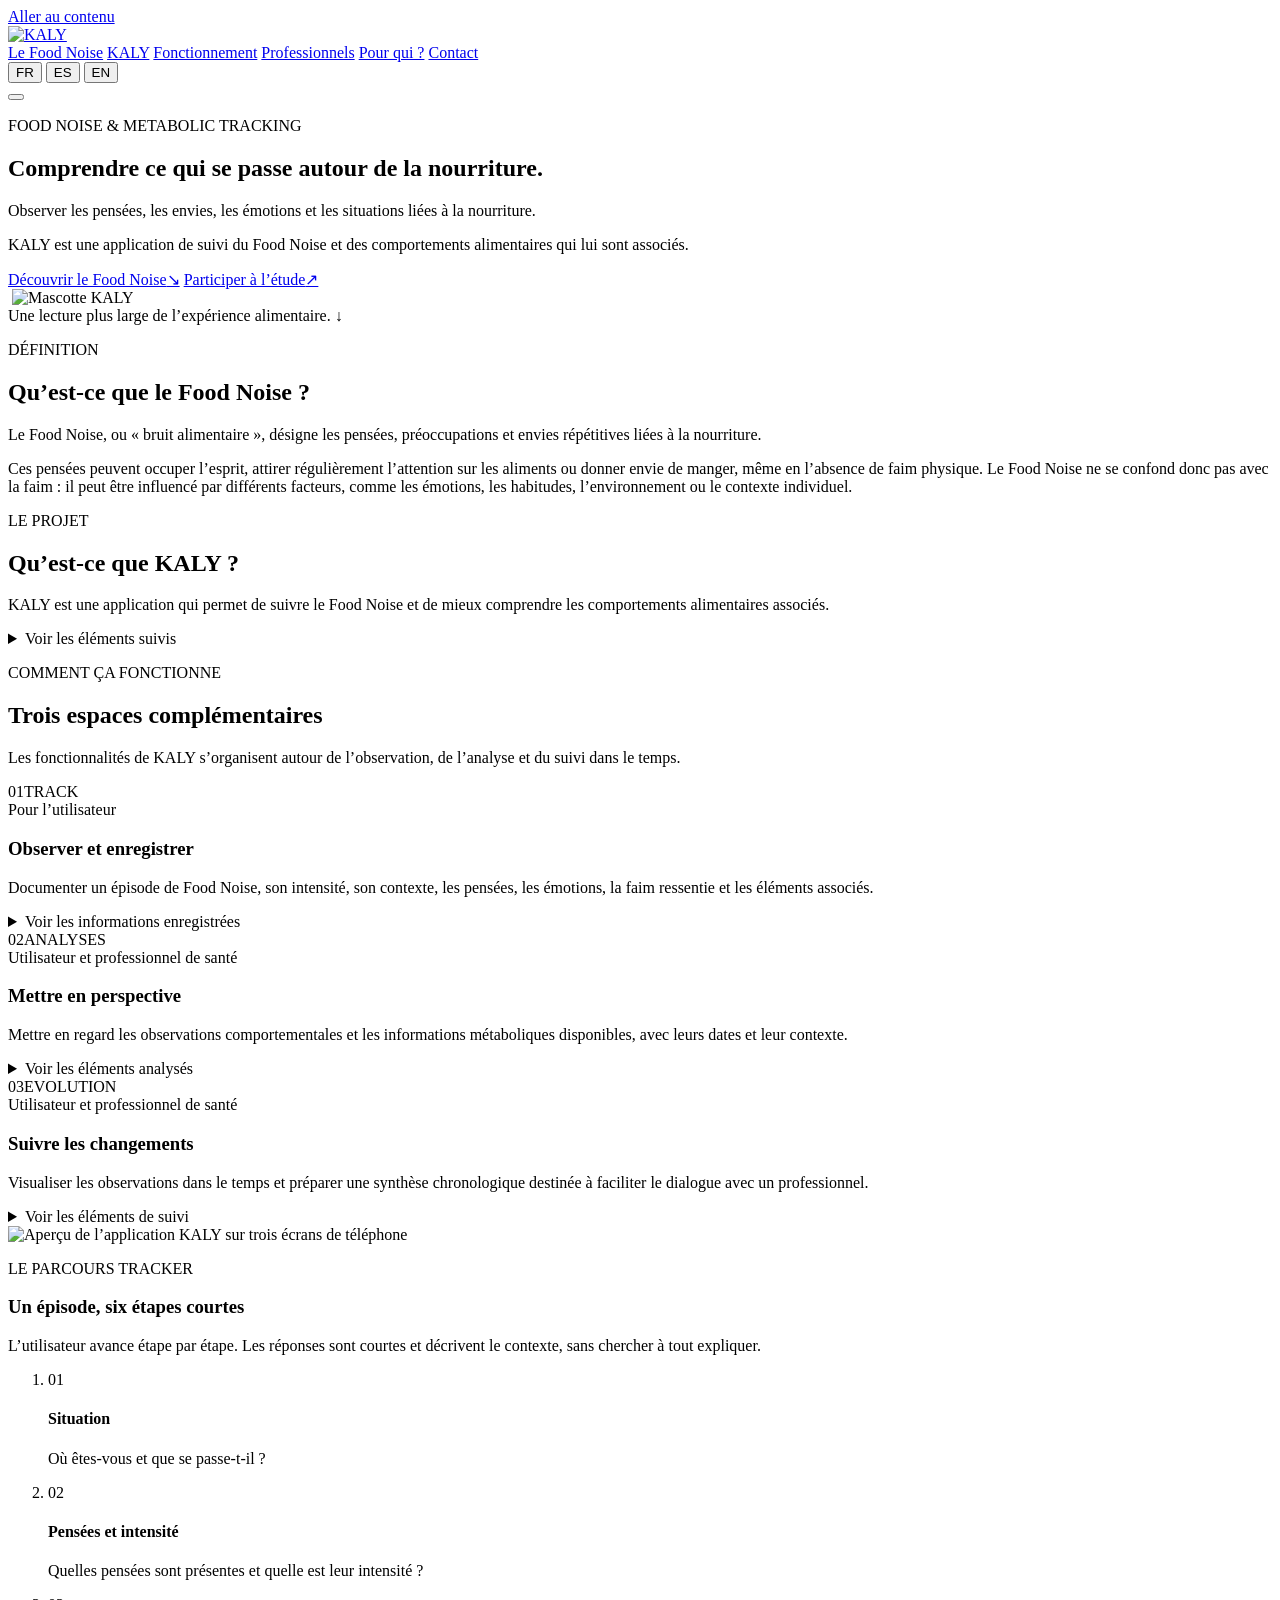
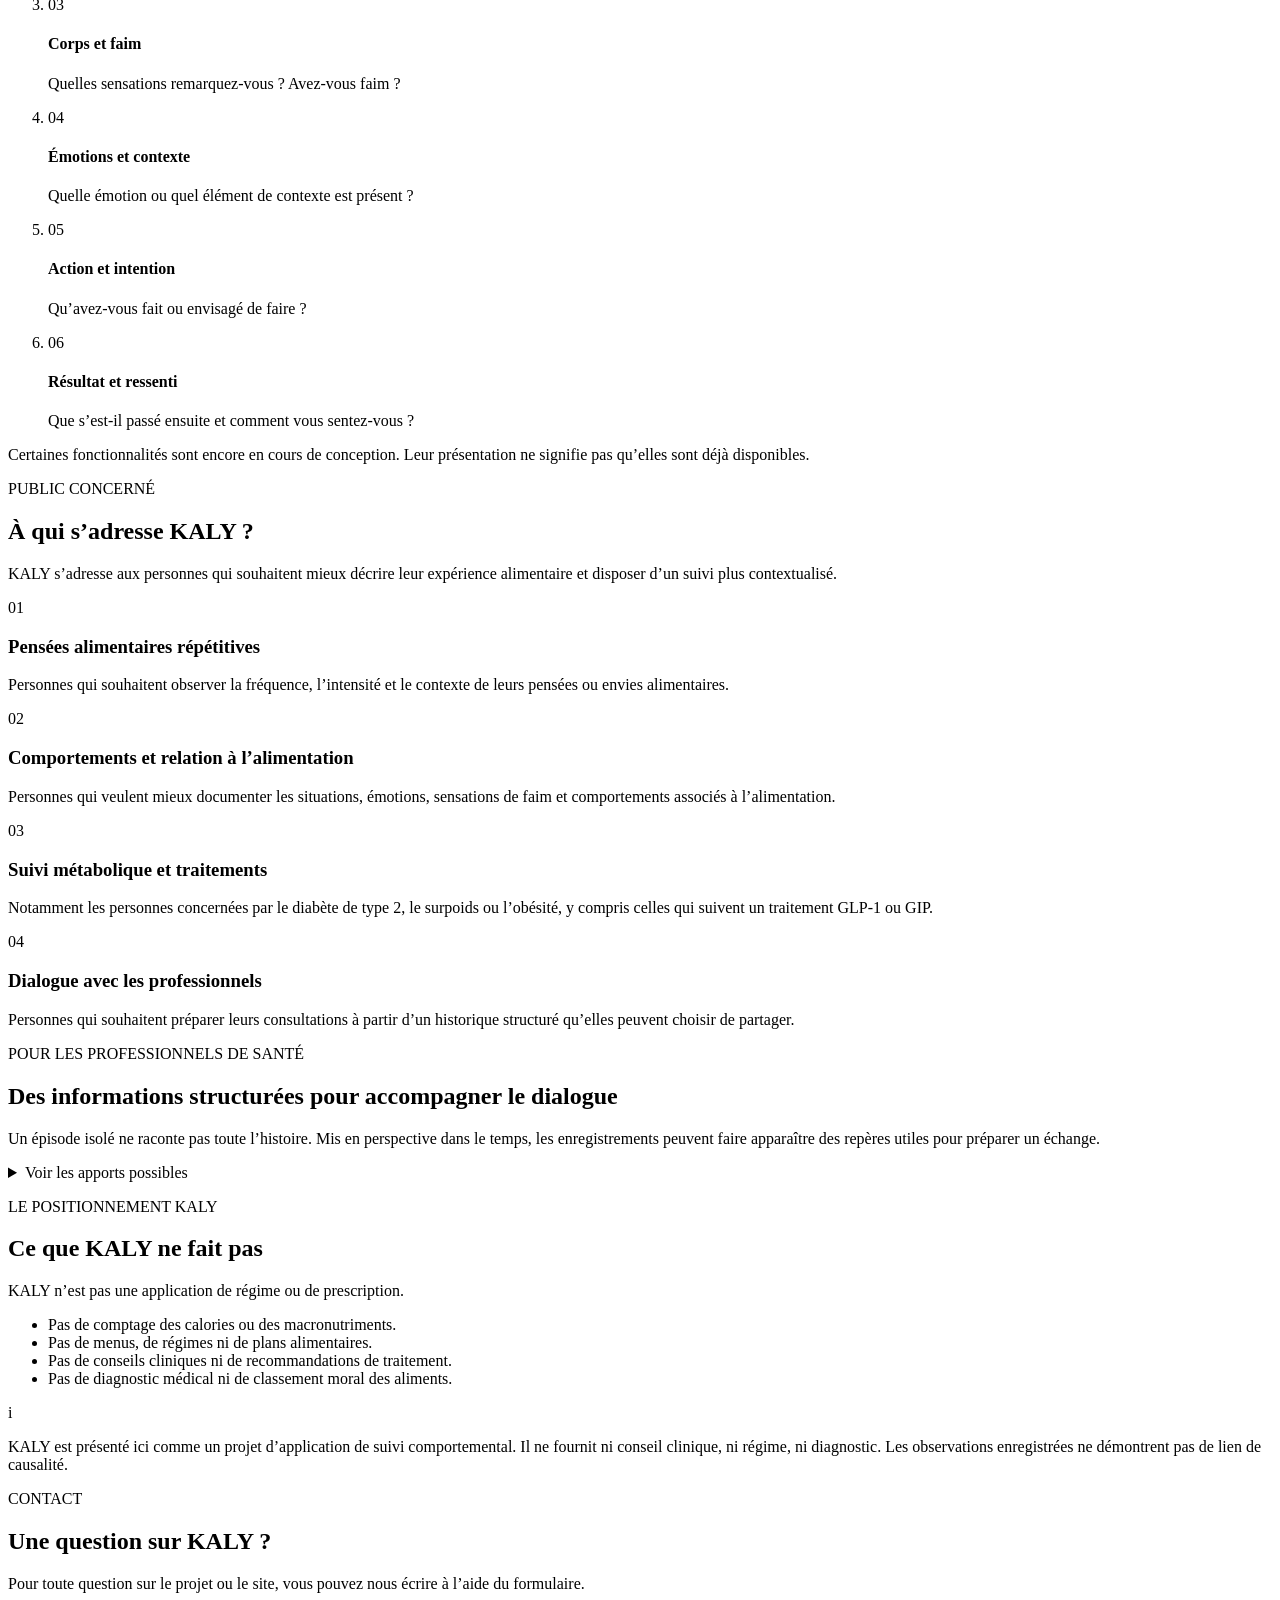
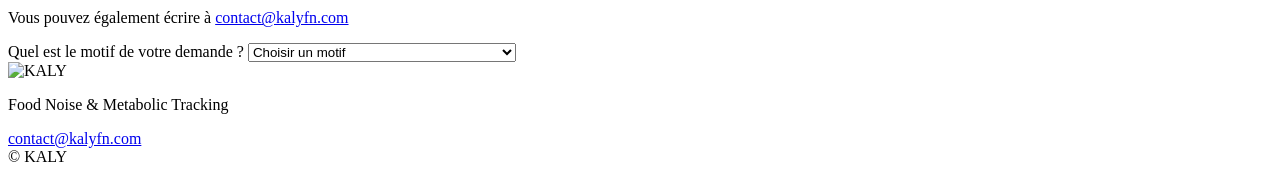
==== study/index.html @ 94c41911 "Add files via upload" ====
<!doctype html>
<html lang="fr">
<head>
  <meta charset="utf-8">
  <meta name="viewport" content="width=device-width, initial-scale=1">
  <meta name="theme-color" content="#F8F8F8">
  <meta name="description" content="KALY — application de suivi du Food Noise et des comportements alimentaires associés, pour repérer des tendances et faciliter le dialogue avec les professionnels de santé.">
  <title>KALY — Food Noise & Metabolic Tracking</title>
  <link rel="icon" type="image/png" href="assets/kaly_icon.png">
  <link rel="stylesheet" href="css/style.css?v=21">
  <script defer src="js/script.js?v=21"></script>
</head>
<body>
  <a class="skip-link" href="#main" data-i18n="skip">Aller au contenu</a>

  <header class="site-header">
    <div class="container header-inner">
      <a class="brand" href="#top" aria-label="KALY — accueil">
        <img src="assets/KALY_LOGOOK.png" alt="KALY" class="brand-logo">
      </a>
      <nav class="desktop-nav" aria-label="Navigation principale">
        <a href="#food-noise" data-i18n="navAbout">Le Food Noise</a>
        <a href="#about" data-i18n="navAudience">KALY</a>
        <a href="#features" data-i18n="navHow">Fonctionnement</a>
        <a href="#professional-callout" data-i18n="navFeatures">Professionnels</a>
        <a href="#audience" data-i18n="navApproach">Pour qui ?</a>
        <a href="#contact" data-i18n="navContact">Contact</a>
      </nav>
      <div class="header-actions">
        <div class="language-switch" role="group" aria-label="Choisir la langue">
          <button type="button" class="lang-btn is-active" data-lang="fr" aria-pressed="true">FR</button>
          <button type="button" class="lang-btn" data-lang="es" aria-pressed="false">ES</button>
          <button type="button" class="lang-btn" data-lang="en" aria-pressed="false">EN</button>
        </div>
        <button class="menu-toggle" type="button" aria-expanded="false" aria-controls="mobile-nav" aria-label="Ouvrir le menu">
          <span></span><span></span>
        </button>
      </div>
    </div>
    <nav id="mobile-nav" class="mobile-nav" aria-label="Navigation mobile" hidden>
      <a href="#food-noise" data-i18n="navAbout">Le Food Noise</a>
      <a href="#about" data-i18n="navAudience">KALY</a>
      <a href="#features" data-i18n="navHow">Fonctionnement</a>
      <a href="#professional-callout" data-i18n="navFeatures">Professionnels</a>
      <a href="#audience" data-i18n="navApproach">Pour qui ?</a>
      <a href="#contact" data-i18n="navContact">Contact</a>
    </nav>
  </header>

  <main id="main">
    <section class="hero" id="top">
      <div class="container hero-grid">
        <div class="hero-copy">
          <p class="eyebrow" data-i18n="eyebrow">FOOD NOISE & METABOLIC TRACKING</p>
          <h1 class="hero-title-block" data-i18n="heroTitle">Comprendre ce qui se passe autour de la nourriture.</h1>
          <p class="hero-lead" data-i18n="heroLead">Observer les pensées, les envies, les émotions et les situations liées à la nourriture.</p>
          <p class="hero-positioning" data-i18n="heroPositioning">KALY est une application de suivi du Food Noise et des comportements alimentaires qui lui sont associés.</p>
          <div class="hero-actions">
            <a class="text-link" href="#food-noise"><span data-i18n="discover">Découvrir le Food Noise</span><span aria-hidden="true">↘</span></a>
            <a class="study-link" href="/study/"><span data-i18n="studyLink">Participer à l’étude</span><span aria-hidden="true">↗</span></a>
          </div>
        </div>
        <div class="hero-visual">
          <div class="hero-orbit orbit-one"></div>
          <div class="hero-orbit orbit-two"></div>
          <picture class="hero-banner" id="hero-banner" aria-hidden="true">
            <source id="banner-source" srcset="assets/bandeauKALY%20ok%20fr.png">
            <img id="banner-image" src="assets/bandeauKALY%20ok%20fr.png" alt="">
          </picture>
          <img class="hero-mascot" src="assets/KALY_rond_transp.png" alt="Mascotte KALY">
          <span class="floating-dot dot-peach"></span>
          <span class="floating-dot dot-blue"></span>
        </div>
      </div>
      <div class="hero-bottom container">
        <span data-i18n="heroFoot">Une lecture plus large de l’expérience alimentaire.</span>
        <span class="scroll-mark" aria-hidden="true">↓</span>
      </div>
    </section>

    <section class="section food-noise-section" id="food-noise">
      <div class="container two-column">
        <div>
          <p class="eyebrow" data-i18n="foodNoiseEyebrow">DÉFINITION</p>
          <h2 data-i18n="foodNoiseTitle">Qu’est-ce que le Food Noise ?</h2>
        </div>
        <div class="section-text food-noise-content">
          <p class="large-text" data-i18n="foodNoiseLead">Le Food Noise, ou « bruit alimentaire », désigne les pensées, préoccupations et envies répétitives liées à la nourriture.</p>
          <p data-i18n="foodNoiseText">Ces pensées peuvent occuper l’esprit, attirer régulièrement l’attention sur les aliments ou donner envie de manger, même en l’absence de faim physique. Le Food Noise ne se confond donc pas avec la faim : il peut être influencé par différents facteurs, comme les émotions, les habitudes, l’environnement ou le contexte individuel.</p>
        </div>
      </div>
    </section>

    <section class="section section-about" id="about">
      <div class="container two-column">
        <div>
          <p class="eyebrow" data-i18n="aboutEyebrow">LE PROJET</p>
          <h2 data-i18n="aboutTitle">Qu’est-ce que KALY ?</h2>
        </div>
        <div class="section-text about-content">
          <p class="large-text" data-i18n="aboutLead">KALY est une application qui permet de suivre le Food Noise et de mieux comprendre les comportements alimentaires associés.</p>
          <details class="compact-details">
            <summary data-i18n="moreAboutRecords">Voir les éléments suivis</summary>
            <div class="details-content">
          <div class="about-group">
            <p data-i18n="aboutRecordIntro">Elle aide à enregistrer les épisodes de Food Noise (bruit alimentaire), notamment :</p>
            <ul class="about-list">
              <li data-i18n="aboutRecord1">leur fréquence et leur intensité ;</li>
              <li data-i18n="aboutRecord2">les sensations ressenties ;</li>
              <li data-i18n="aboutRecord3">les émotions et les pensées associées ;</li>
              <li data-i18n="aboutRecord4">les actions qui suivent et les résultats obtenus.</li>
            </ul>
          </div>
          <div class="about-group">
            <p data-i18n="aboutContextIntro">Ces observations peuvent être mises en perspective avec d’autres informations renseignées par l’utilisateur :</p>
            <ul class="about-list">
              <li data-i18n="aboutContext1">la faim ;</li>
              <li data-i18n="aboutContext2">le sommeil ;</li>
              <li data-i18n="aboutContext3">les données métaboliques ;</li>
              <li data-i18n="aboutContext4">les traitements médicaux.</li>
            </ul>
          </div>
          <p data-i18n="aboutProfessional">Les informations recueillies peuvent faciliter le suivi personnel et favoriser le dialogue avec les professionnels de santé — médecins, psychologues et nutritionnistes — en apportant des éléments concrets pour préparer les consultations et accompagner le suivi.</p>
            </div>
          </details>
        </div>
      </div>
    </section>

    <section class="section spaces-section" id="features">
      <div class="container">
        <div class="section-heading spaces-heading">
          <p class="eyebrow" data-i18n="howEyebrow">COMMENT ÇA FONCTIONNE</p>
          <h2 data-i18n="featuresTitle">Trois espaces complémentaires</h2>
          <p data-i18n="featuresIntro">Les fonctionnalités de KALY s’organisent autour de l’observation, de l’analyse et du suivi dans le temps.</p>
        </div>
        <div class="features-layout">
          <div class="feature-grid">
          <article class="feature-card feature-track">
            <div class="feature-top"><span class="feature-number">01</span><span class="feature-tag">TRACK</span></div><span class="audience-label audience-user" data-i18n="spaceAudienceUser">Pour l’utilisateur</span>
            <h3 data-i18n="trackTitle">Observer et enregistrer</h3>
            <p data-i18n="trackText">Documenter un épisode de Food Noise, son intensité, son contexte, les pensées, les émotions, la faim ressentie et les éléments associés.</p>
            <details class="compact-details feature-details"><summary data-i18n="moreTrackDetails">Voir les informations enregistrées</summary><div class="details-content"><ul><li data-i18n="trackItem1">Situation et contexte</li><li data-i18n="trackItem2">Pensées, émotions et faim</li><li data-i18n="trackItem3">Aliments et comportements associés</li></ul></div></details>
          </article>
          <article class="feature-card feature-analysis">
            <div class="feature-top"><span class="feature-number">02</span><span class="feature-tag">ANALYSES</span></div><span class="audience-label audience-both" data-i18n="spaceAudienceBoth">Utilisateur et professionnel de santé</span>
            <h3 data-i18n="analysisTitle">Mettre en perspective</h3>
            <p data-i18n="analysisText">Mettre en regard les observations comportementales et les informations métaboliques disponibles, avec leurs dates et leur contexte.</p>
            <details class="compact-details feature-details"><summary data-i18n="moreAnalysisDetails">Voir les éléments analysés</summary><div class="details-content"><ul><li data-i18n="analysisItem1">Repérage de tendances individuelles</li><li data-i18n="analysisItem2">Sommeil et traitements déclarés</li><li data-i18n="analysisItem3">Données biologiques renseignées</li></ul></div></details>
          </article>
          <article class="feature-card feature-evolution">
            <div class="feature-top"><span class="feature-number">03</span><span class="feature-tag">EVOLUTION</span></div><span class="audience-label audience-both" data-i18n="spaceAudienceBoth">Utilisateur et professionnel de santé</span>
            <h3 data-i18n="evolutionTitle">Suivre les changements</h3>
            <p data-i18n="evolutionText">Visualiser les observations dans le temps et préparer une synthèse chronologique destinée à faciliter le dialogue avec un professionnel.</p>
            <details class="compact-details feature-details"><summary data-i18n="moreEvolutionDetails">Voir les éléments de suivi</summary><div class="details-content"><ul><li data-i18n="evolutionItem1">Historique et chronologie</li><li data-i18n="evolutionItem2">Évolution des observations</li><li data-i18n="evolutionItem3">Synthèse partageable au choix de l’utilisateur</li></ul></div></details>
          </article>
          </div>
          <div class="features-visual">
            <img src="assets/kaly-app-phones.png" alt="Aperçu de l’application KALY sur trois écrans de téléphone" loading="lazy">
          </div>
        </div>

        <section class="tracker-flow" aria-labelledby="tracker-flow-title">
          <div class="tracker-flow-heading">
            <p class="eyebrow" data-i18n="trackerEyebrow">LE PARCOURS TRACKER</p>
            <h3 id="tracker-flow-title" data-i18n="trackerTitle">Un épisode, six étapes courtes</h3>
            <p data-i18n="trackerIntro">L’utilisateur avance étape par étape. Les réponses sont courtes et décrivent le contexte, sans chercher à tout expliquer.</p>
          </div>
          <ol class="tracker-steps">
            <li><span class="tracker-step-number">01</span><div><h4 data-i18n="step1Title">Situation</h4><p data-i18n="step1Text">Où êtes-vous et que se passe-t-il ?</p></div></li>
            <li><span class="tracker-step-number">02</span><div><h4 data-i18n="step2Title">Pensées et intensité</h4><p data-i18n="step2Text">Quelles pensées sont présentes et quelle est leur intensité ?</p></div></li>
            <li><span class="tracker-step-number">03</span><div><h4 data-i18n="step3Title">Corps et faim</h4><p data-i18n="step3Text">Quelles sensations remarquez-vous ? Avez-vous faim ?</p></div></li>
            <li><span class="tracker-step-number">04</span><div><h4 data-i18n="step4Title">Émotions et contexte</h4><p data-i18n="step4Text">Quelle émotion ou quel élément de contexte est présent ?</p></div></li>
            <li><span class="tracker-step-number">05</span><div><h4 data-i18n="step5Title">Action et intention</h4><p data-i18n="step5Text">Qu’avez-vous fait ou envisagé de faire ?</p></div></li>
            <li><span class="tracker-step-number">06</span><div><h4 data-i18n="step6Title">Résultat et ressenti</h4><p data-i18n="step6Text">Que s’est-il passé ensuite et comment vous sentez-vous ?</p></div></li>
          </ol>
        </section>

        <p class="development-note" data-i18n="howDevelopment">Certaines fonctionnalités sont encore en cours de conception. Leur présentation ne signifie pas qu’elles sont déjà disponibles.</p>
      </div>
    </section>

    <section class="section audience-section" id="audience">
      <div class="container">
        <div class="section-heading">
          <p class="eyebrow" data-i18n="audienceEyebrow">PUBLIC CONCERNÉ</p>
          <h2 data-i18n="audienceTitle">À qui s’adresse KALY ?</h2>
          <p data-i18n="audienceIntro">KALY s’adresse aux personnes qui souhaitent mieux décrire leur expérience alimentaire et disposer d’un suivi plus contextualisé.</p>
        </div>
        <div class="audience-grid">
          <article class="audience-card card-peach"><span class="card-index">01</span><h3 data-i18n="aud1Title">Pensées alimentaires répétitives</h3><p data-i18n="aud1Text">Personnes qui souhaitent observer la fréquence, l’intensité et le contexte de leurs pensées ou envies alimentaires.</p></article>
          <article class="audience-card card-mint"><span class="card-index">02</span><h3 data-i18n="aud2Title">Comportements et relation à l’alimentation</h3><p data-i18n="aud2Text">Personnes qui veulent mieux documenter les situations, émotions, sensations de faim et comportements associés à l’alimentation.</p></article>
          <article class="audience-card card-blue"><span class="card-index">03</span><h3 data-i18n="aud3Title">Suivi métabolique et traitements</h3><p data-i18n="aud3Text">Notamment les personnes concernées par le diabète de type 2, le surpoids ou l’obésité, y compris celles qui suivent un traitement GLP-1 ou GIP.</p></article>
          <article class="audience-card card-lavender"><span class="card-index">04</span><h3 data-i18n="aud4Title">Dialogue avec les professionnels</h3><p data-i18n="aud4Text">Personnes qui souhaitent préparer leurs consultations à partir d’un historique structuré qu’elles peuvent choisir de partager.</p></article>
        </div>
      </div>
    </section>

    <section class="section spaces-section" aria-labelledby="professional-callout-title">
      <div class="container">
        <section class="professional-main" id="professional-callout" aria-labelledby="professional-callout-title">
          <div class="professional-main-heading">
            <p class="eyebrow" data-i18n="proEyebrow">POUR LES PROFESSIONNELS DE SANTÉ</p>
            <h2 id="professional-callout-title" data-i18n="proTitle">Des informations structurées pour accompagner le dialogue</h2>
            <p class="professional-main-intro" data-i18n="proDynamicIntro">Un épisode isolé ne raconte pas toute l’histoire. Mis en perspective dans le temps, les enregistrements peuvent faire apparaître des repères utiles pour préparer un échange.</p>
          </div>
          <details class="compact-details professional-details">
            <summary data-i18n="moreProfessional">Voir les apports possibles</summary>
            <div class="details-content">
          <div class="professional-benefits">
            <article class="professional-benefit"><span class="professional-benefit-number">01</span><div><h3 data-i18n="proCard4Title">Préparer la consultation</h3><p data-i18n="proItem4">Résumé chronologique des observations pour préparer une consultation.</p></div></article>
            <article class="professional-benefit"><span class="professional-benefit-number">02</span><div><h3 data-i18n="proAnalysisTitle">Analyser les comportements et leur évolution</h3><p data-i18n="proAnalysisText">Mettre en perspective les épisodes et les informations renseignées pour repérer des tendances au fil du temps.</p><ul><li data-i18n="proBenefit1">Des échanges potentiellement plus ciblés et un temps de consultation mieux préparé.</li><li data-i18n="proBenefit2">Des évolutions repérées plus tôt, pour faciliter une discussion rapide sur la conduite à tenir.</li></ul></div></article>
          </div>
          <p class="professional-main-context" data-i18n="proContext">Mis en perspective dans le temps, les enregistrements peuvent faire apparaître des repères utiles pour préparer un échange.</p>
          <p class="professional-main-limit" data-i18n="proLimit">Ces informations constituent des observations déclaratives. Elles ne remplacent pas l’entretien, l’examen ni le jugement clinique du professionnel et ne permettent pas, à elles seules, d’établir un diagnostic ou une causalité.</p>
            </div>
          </details>
        </section>
      </div>
    </section>

    <section class="section boundaries-section" id="what-kaly-is-not">
      <div class="container boundaries-panel"><div><p class="eyebrow" data-i18n="boundEyebrow">LE POSITIONNEMENT KALY</p><h2 data-i18n="boundTitle">Ce que KALY ne fait pas</h2><p class="large-text" data-i18n="boundLead">KALY n’est pas une application de régime ou de prescription.</p></div><ul class="bound-list"><li data-i18n="bound1">Pas de comptage des calories ou des macronutriments.</li><li data-i18n="bound2">Pas de menus, de régimes ni de plans alimentaires.</li><li data-i18n="bound3">Pas de conseils cliniques ni de recommandations de traitement.</li><li data-i18n="bound4">Pas de diagnostic médical ni de classement moral des aliments.</li></ul></div>
    </section>

    <section class="disclaimer">
      <div class="container disclaimer-inner"><span class="disclaimer-mark" aria-hidden="true">i</span><p data-i18n="disclaimer">KALY est présenté ici comme un projet d’application de suivi comportemental. Il ne fournit ni conseil clinique, ni régime, ni diagnostic. Les observations enregistrées ne démontrent pas de lien de causalité.</p></div>
    </section>

    <section class="section contact-section" id="contact">
      <div class="container contact-grid">
        <div class="contact-copy">
          <p class="eyebrow" data-i18n="contactEyebrow">CONTACT</p>
          <h2 data-i18n="contactTitle">Une question sur KALY ?</h2>
          <p data-i18n="contactIntro">Pour toute question sur le projet ou le site, vous pouvez nous écrire à l’aide du formulaire.</p>
          <p class="contact-mail"><span data-i18n="contactMailFallback">Vous pouvez également écrire à</span> <a href="mailto:contact@kalyfn.com">contact@kalyfn.com</a></p>
        </div>

        <form class="contact-form" id="contact-form">
          <label for="contact-type" data-i18n="contactTypeLabel">Quel est le motif de votre demande ?</label>
          <select id="contact-type" name="requestType" required>
            <option value="" data-i18n="contactTypePlaceholder">Choisir un motif</option>
            <option value="general" data-i18n="contactTypeGeneral">Question générale sur KALY</option>
            <option value="professional" data-i18n="contactTypeProfessional">Professionnel de santé ou partenariat</option>
            <option value="participation" data-i18n="contactTypeParticipation">Participer aux tests ou au développement</option>
            <option value="other" data-i18n="contactTypeOther">Autre demande</option>
          </select>

          <div id="contact-fields" class="contact-fields" hidden>
            <label for="contact-name" data-i18n="contactName">Nom</label>
            <input id="contact-name" name="name" type="text" autocomplete="name" required>
            <label for="contact-email" data-i18n="contactEmail">Adresse e-mail</label>
            <input id="contact-email" name="email" type="email" autocomplete="email" required>

            <div class="contact-conditional" id="professional-fields" hidden>
              <label for="contact-organization" data-i18n="contactOrganization">Organisation ou établissement</label>
              <input id="contact-organization" name="organization" type="text" autocomplete="organization">
              <label for="contact-function" data-i18n="contactFunction">Votre fonction</label>
              <input id="contact-function" name="function" type="text">
            </div>

            <div class="contact-conditional" id="participation-fields" hidden>
              <label for="contact-participation" data-i18n="contactParticipation">Comment souhaitez-vous participer ?</label>
              <select id="contact-participation" name="participation">
                <option value="" data-i18n="participationChoose">Choisir une option</option>
                <option value="test" data-i18n="participationTest">Tester l’application</option>
                <option value="feedback" data-i18n="participationFeedback">Donner un retour ou proposer des améliorations</option>
                <option value="contribute" data-i18n="participationContribute">Contribuer au développement du projet</option>
              </select>
            </div>

            <label for="contact-subject" data-i18n="contactSubject">Objet</label>
            <input id="contact-subject" name="subject" type="text" required>
            <label for="contact-message" data-i18n="contactMessage">Message</label>
            <textarea id="contact-message" name="message" rows="5" required></textarea>
            <p class="form-privacy" data-i18n="contactPrivacy">Les informations saisies servent uniquement à répondre à votre demande. N’envoyez pas de données de santé ou d’informations médicales sensibles.</p>
            <div class="form-honeypot" aria-hidden="true"><label for="contact-website">Ne pas remplir</label><input id="contact-website" name="website" type="text" tabindex="-1" autocomplete="off"></div>
            <p class="form-status" id="contact-status" role="status" aria-live="polite"></p>
            <button type="submit" class="contact-submit" data-i18n="contactSend">Envoyer</button>
          </div>
        </form>
      </div>
    </section>
  </main>

  <footer class="site-footer">
    <div class="container footer-inner">
      <img src="assets/KALY_LOGOOK.png" alt="KALY" class="footer-logo">
      <p data-i18n="footerLine">Food Noise & Metabolic Tracking</p>
      <div class="footer-links">
        <a href="mailto:contact@kalyfn.com">contact@kalyfn.com</a>
      </div>
      <span>© <span id="year"></span> KALY</span>
    </div>
  </footer>
</body>
</html>
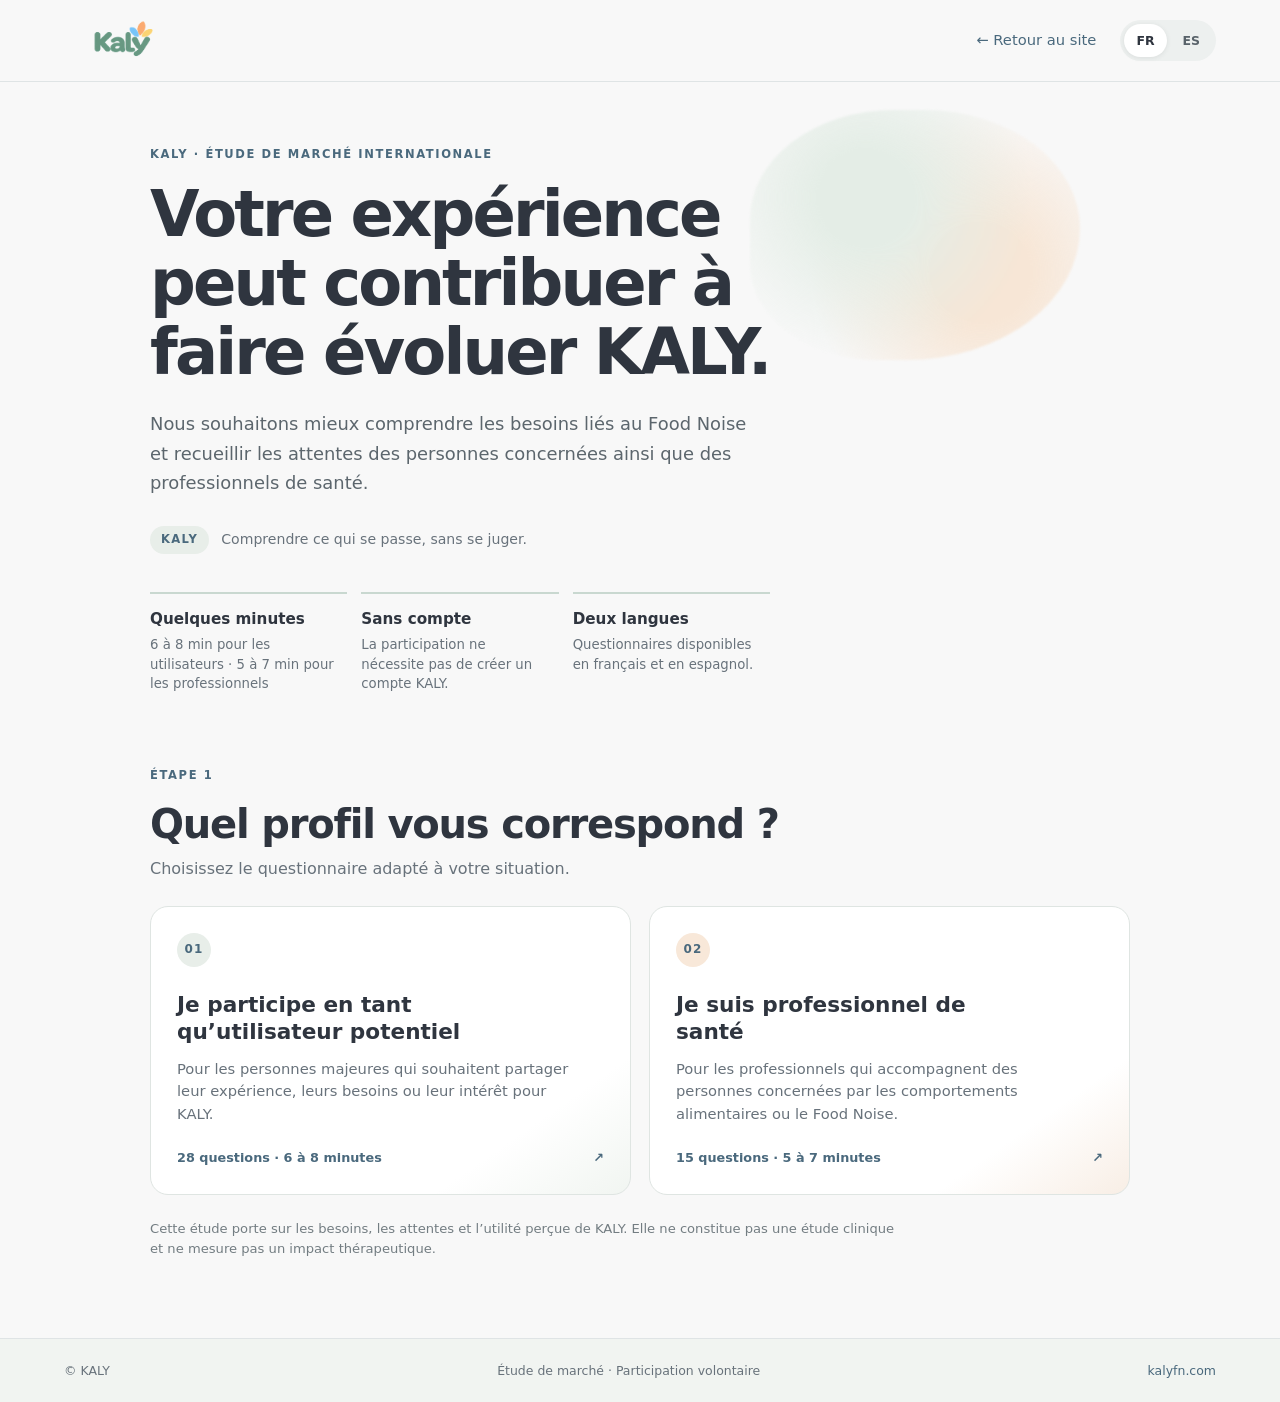
==== commit 7eb51e46: "Add files via upload" ====
--- a/study/index.html
+++ b/study/index.html
@@ -4,294 +4,90 @@
   <meta charset="utf-8">
   <meta name="viewport" content="width=device-width, initial-scale=1">
   <meta name="theme-color" content="#F8F8F8">
-  <meta name="description" content="KALY — application de suivi du Food Noise et des comportements alimentaires associés, pour repérer des tendances et faciliter le dialogue avec les professionnels de santé.">
-  <title>KALY — Food Noise & Metabolic Tracking</title>
-  <link rel="icon" type="image/png" href="assets/kaly_icon.png">
-  <link rel="stylesheet" href="css/style.css?v=21">
-  <script defer src="js/script.js?v=21"></script>
+  <meta name="description" content="Participez à l’étude de marché internationale de KALY. Deux questionnaires : utilisateurs potentiels et professionnels de santé.">
+  <title>Étude de marché — KALY</title>
+  <link rel="icon" type="image/png" href="../assets/kaly_icon.png">
+  <link rel="stylesheet" href="study.css?v=2">
+  <script defer src="study.js?v=2"></script>
 </head>
 <body>
-  <a class="skip-link" href="#main" data-i18n="skip">Aller au contenu</a>
-
-  <header class="site-header">
-    <div class="container header-inner">
-      <a class="brand" href="#top" aria-label="KALY — accueil">
-        <img src="assets/KALY_LOGOOK.png" alt="KALY" class="brand-logo">
-      </a>
-      <nav class="desktop-nav" aria-label="Navigation principale">
-        <a href="#food-noise" data-i18n="navAbout">Le Food Noise</a>
-        <a href="#about" data-i18n="navAudience">KALY</a>
-        <a href="#features" data-i18n="navHow">Fonctionnement</a>
-        <a href="#professional-callout" data-i18n="navFeatures">Professionnels</a>
-        <a href="#audience" data-i18n="navApproach">Pour qui ?</a>
-        <a href="#contact" data-i18n="navContact">Contact</a>
-      </nav>
-      <div class="header-actions">
-        <div class="language-switch" role="group" aria-label="Choisir la langue">
-          <button type="button" class="lang-btn is-active" data-lang="fr" aria-pressed="true">FR</button>
-          <button type="button" class="lang-btn" data-lang="es" aria-pressed="false">ES</button>
-          <button type="button" class="lang-btn" data-lang="en" aria-pressed="false">EN</button>
-        </div>
-        <button class="menu-toggle" type="button" aria-expanded="false" aria-controls="mobile-nav" aria-label="Ouvrir le menu">
-          <span></span><span></span>
-        </button>
+  <a class="skip" href="#main">Aller au contenu</a>
+  <header class="study-header">
+    <a class="brand" href="../" aria-label="KALY — accueil"><img src="../assets/KALY_LOGOOK.png" alt="KALY"></a>
+    <div class="header-right">
+      <a class="back-link" href="../">← <span data-t="back">Retour au site</span></a>
+      <div class="lang-switch" role="group" aria-label="Langue">
+        <button type="button" data-lang="fr" class="active" aria-pressed="true">FR</button>
+        <button type="button" data-lang="es" aria-pressed="false">ES</button>
       </div>
     </div>
-    <nav id="mobile-nav" class="mobile-nav" aria-label="Navigation mobile" hidden>
-      <a href="#food-noise" data-i18n="navAbout">Le Food Noise</a>
-      <a href="#about" data-i18n="navAudience">KALY</a>
-      <a href="#features" data-i18n="navHow">Fonctionnement</a>
-      <a href="#professional-callout" data-i18n="navFeatures">Professionnels</a>
-      <a href="#audience" data-i18n="navApproach">Pour qui ?</a>
-      <a href="#contact" data-i18n="navContact">Contact</a>
-    </nav>
   </header>
 
-  <main id="main">
-    <section class="hero" id="top">
-      <div class="container hero-grid">
-        <div class="hero-copy">
-          <p class="eyebrow" data-i18n="eyebrow">FOOD NOISE & METABOLIC TRACKING</p>
-          <h1 class="hero-title-block" data-i18n="heroTitle">Comprendre ce qui se passe autour de la nourriture.</h1>
-          <p class="hero-lead" data-i18n="heroLead">Observer les pensées, les envies, les émotions et les situations liées à la nourriture.</p>
-          <p class="hero-positioning" data-i18n="heroPositioning">KALY est une application de suivi du Food Noise et des comportements alimentaires qui lui sont associés.</p>
-          <div class="hero-actions">
-            <a class="text-link" href="#food-noise"><span data-i18n="discover">Découvrir le Food Noise</span><span aria-hidden="true">↘</span></a>
-            <a class="study-link" href="/study/"><span data-i18n="studyLink">Participer à l’étude</span><span aria-hidden="true">↗</span></a>
-          </div>
-        </div>
-        <div class="hero-visual">
-          <div class="hero-orbit orbit-one"></div>
-          <div class="hero-orbit orbit-two"></div>
-          <picture class="hero-banner" id="hero-banner" aria-hidden="true">
-            <source id="banner-source" srcset="assets/bandeauKALY%20ok%20fr.png">
-            <img id="banner-image" src="assets/bandeauKALY%20ok%20fr.png" alt="">
-          </picture>
-          <img class="hero-mascot" src="assets/KALY_rond_transp.png" alt="Mascotte KALY">
-          <span class="floating-dot dot-peach"></span>
-          <span class="floating-dot dot-blue"></span>
-        </div>
-      </div>
-      <div class="hero-bottom container">
-        <span data-i18n="heroFoot">Une lecture plus large de l’expérience alimentaire.</span>
-        <span class="scroll-mark" aria-hidden="true">↓</span>
+  <main id="main" class="wrap">
+    <section class="intro" id="intro">
+      <p class="eyebrow" data-t="eyebrow">KALY · ÉTUDE DE MARCHÉ INTERNATIONALE</p>
+      <h1 data-t="title">Votre expérience peut contribuer à faire évoluer KALY.</h1>
+      <p class="lead" data-t="lead">Nous souhaitons mieux comprendre les besoins liés au Food Noise et recueillir les attentes des personnes concernées ainsi que des professionnels de santé.</p>
+      <div class="intro-brandline"><span class="brand-mark">KALY</span><span data-t="brandLine">Comprendre ce qui se passe, sans se juger.</span></div>
+      <div class="intro-facts">
+        <div><strong data-t="timeTitle">Quelques minutes</strong><span data-t="timeText">6 à 8 min pour les utilisateurs · 5 à 7 min pour les professionnels</span></div>
+        <div><strong data-t="anonymousTitle">Sans compte</strong><span data-t="anonymousText">La participation ne nécessite pas de créer un compte KALY.</span></div>
+        <div><strong data-t="langTitle">Deux langues</strong><span data-t="langText">Questionnaires disponibles en français et en espagnol.</span></div>
       </div>
     </section>
 
-    <section class="section food-noise-section" id="food-noise">
-      <div class="container two-column">
-        <div>
-          <p class="eyebrow" data-i18n="foodNoiseEyebrow">DÉFINITION</p>
-          <h2 data-i18n="foodNoiseTitle">Qu’est-ce que le Food Noise ?</h2>
-        </div>
-        <div class="section-text food-noise-content">
-          <p class="large-text" data-i18n="foodNoiseLead">Le Food Noise, ou « bruit alimentaire », désigne les pensées, préoccupations et envies répétitives liées à la nourriture.</p>
-          <p data-i18n="foodNoiseText">Ces pensées peuvent occuper l’esprit, attirer régulièrement l’attention sur les aliments ou donner envie de manger, même en l’absence de faim physique. Le Food Noise ne se confond donc pas avec la faim : il peut être influencé par différents facteurs, comme les émotions, les habitudes, l’environnement ou le contexte individuel.</p>
-        </div>
+    <section class="choice" id="choice">
+      <div class="section-heading">
+        <p class="eyebrow" data-t="step1">ÉTAPE 1</p>
+        <h2 data-t="chooseProfile">Quel profil vous correspond ?</h2>
+        <p data-t="chooseText">Choisissez le questionnaire adapté à votre situation.</p>
       </div>
+      <div class="profile-grid">
+        <button class="profile-card" type="button" data-profile="user">
+          <span class="card-index">01</span>
+          <span class="card-title" data-t="userTitle">Je participe en tant qu’utilisateur potentiel</span>
+          <span class="card-copy" data-t="userText">Pour les personnes majeures qui souhaitent partager leur expérience, leurs besoins ou leur intérêt pour KALY.</span>
+          <span class="card-bottom"><span data-t="userDuration">28 questions · 6 à 8 minutes</span><span aria-hidden="true">↗</span></span>
+        </button>
+        <button class="profile-card" type="button" data-profile="pro">
+          <span class="card-index">02</span>
+          <span class="card-title" data-t="proTitle">Je suis professionnel de santé</span>
+          <span class="card-copy" data-t="proText">Pour les professionnels qui accompagnent des personnes concernées par les comportements alimentaires ou le Food Noise.</span>
+          <span class="card-bottom"><span data-t="proDuration">15 questions · 5 à 7 minutes</span><span aria-hidden="true">↗</span></span>
+        </button>
+      </div>
+      <p class="small-note" data-t="scopeNote">Cette étude porte sur les besoins, les attentes et l’utilité perçue de KALY. Elle ne constitue pas une étude clinique et ne mesure pas un impact thérapeutique.</p>
     </section>
 
-    <section class="section section-about" id="about">
-      <div class="container two-column">
-        <div>
-          <p class="eyebrow" data-i18n="aboutEyebrow">LE PROJET</p>
-          <h2 data-i18n="aboutTitle">Qu’est-ce que KALY ?</h2>
+    <section class="survey hidden" id="survey" aria-live="polite">
+      <div class="survey-top">
+        <button type="button" class="text-button" id="changeProfile">← <span data-t="changeProfile">Changer de profil</span></button>
+        <span class="survey-kind" id="surveyKind"></span>
+      </div>
+      <div class="survey-heading">
+        <p class="eyebrow" data-t="step2">ÉTAPE 2 · QUESTIONNAIRE</p>
+        <h2 id="surveyTitle"></h2>
+        <p id="surveyDescription"></p>
+      </div>
+      <div class="progress-wrap">
+        <div class="progress-label"><span id="progressText">0 / 28</span><span id="progressPercent">0 %</span></div>
+        <div class="progress-track"><span id="progressBar"></span></div>
+      </div>
+      <form id="surveyForm" novalidate>
+        <div id="questions"></div>
+        <div class="form-actions">
+          <button type="button" class="secondary-button" id="previousButton" disabled data-t="previous">Précédent</button>
+          <button type="button" class="primary-button" id="nextButton" data-t="next">Continuer</button>
         </div>
-        <div class="section-text about-content">
-          <p class="large-text" data-i18n="aboutLead">KALY est une application qui permet de suivre le Food Noise et de mieux comprendre les comportements alimentaires associés.</p>
-          <details class="compact-details">
-            <summary data-i18n="moreAboutRecords">Voir les éléments suivis</summary>
-            <div class="details-content">
-          <div class="about-group">
-            <p data-i18n="aboutRecordIntro">Elle aide à enregistrer les épisodes de Food Noise (bruit alimentaire), notamment :</p>
-            <ul class="about-list">
-              <li data-i18n="aboutRecord1">leur fréquence et leur intensité ;</li>
-              <li data-i18n="aboutRecord2">les sensations ressenties ;</li>
-              <li data-i18n="aboutRecord3">les émotions et les pensées associées ;</li>
-              <li data-i18n="aboutRecord4">les actions qui suivent et les résultats obtenus.</li>
-            </ul>
-          </div>
-          <div class="about-group">
-            <p data-i18n="aboutContextIntro">Ces observations peuvent être mises en perspective avec d’autres informations renseignées par l’utilisateur :</p>
-            <ul class="about-list">
-              <li data-i18n="aboutContext1">la faim ;</li>
-              <li data-i18n="aboutContext2">le sommeil ;</li>
-              <li data-i18n="aboutContext3">les données métaboliques ;</li>
-              <li data-i18n="aboutContext4">les traitements médicaux.</li>
-            </ul>
-          </div>
-          <p data-i18n="aboutProfessional">Les informations recueillies peuvent faciliter le suivi personnel et favoriser le dialogue avec les professionnels de santé — médecins, psychologues et nutritionnistes — en apportant des éléments concrets pour préparer les consultations et accompagner le suivi.</p>
-            </div>
-          </details>
-        </div>
-      </div>
-    </section>
-
-    <section class="section spaces-section" id="features">
-      <div class="container">
-        <div class="section-heading spaces-heading">
-          <p class="eyebrow" data-i18n="howEyebrow">COMMENT ÇA FONCTIONNE</p>
-          <h2 data-i18n="featuresTitle">Trois espaces complémentaires</h2>
-          <p data-i18n="featuresIntro">Les fonctionnalités de KALY s’organisent autour de l’observation, de l’analyse et du suivi dans le temps.</p>
-        </div>
-        <div class="features-layout">
-          <div class="feature-grid">
-          <article class="feature-card feature-track">
-            <div class="feature-top"><span class="feature-number">01</span><span class="feature-tag">TRACK</span></div><span class="audience-label audience-user" data-i18n="spaceAudienceUser">Pour l’utilisateur</span>
-            <h3 data-i18n="trackTitle">Observer et enregistrer</h3>
-            <p data-i18n="trackText">Documenter un épisode de Food Noise, son intensité, son contexte, les pensées, les émotions, la faim ressentie et les éléments associés.</p>
-            <details class="compact-details feature-details"><summary data-i18n="moreTrackDetails">Voir les informations enregistrées</summary><div class="details-content"><ul><li data-i18n="trackItem1">Situation et contexte</li><li data-i18n="trackItem2">Pensées, émotions et faim</li><li data-i18n="trackItem3">Aliments et comportements associés</li></ul></div></details>
-          </article>
-          <article class="feature-card feature-analysis">
-            <div class="feature-top"><span class="feature-number">02</span><span class="feature-tag">ANALYSES</span></div><span class="audience-label audience-both" data-i18n="spaceAudienceBoth">Utilisateur et professionnel de santé</span>
-            <h3 data-i18n="analysisTitle">Mettre en perspective</h3>
-            <p data-i18n="analysisText">Mettre en regard les observations comportementales et les informations métaboliques disponibles, avec leurs dates et leur contexte.</p>
-            <details class="compact-details feature-details"><summary data-i18n="moreAnalysisDetails">Voir les éléments analysés</summary><div class="details-content"><ul><li data-i18n="analysisItem1">Repérage de tendances individuelles</li><li data-i18n="analysisItem2">Sommeil et traitements déclarés</li><li data-i18n="analysisItem3">Données biologiques renseignées</li></ul></div></details>
-          </article>
-          <article class="feature-card feature-evolution">
-            <div class="feature-top"><span class="feature-number">03</span><span class="feature-tag">EVOLUTION</span></div><span class="audience-label audience-both" data-i18n="spaceAudienceBoth">Utilisateur et professionnel de santé</span>
-            <h3 data-i18n="evolutionTitle">Suivre les changements</h3>
-            <p data-i18n="evolutionText">Visualiser les observations dans le temps et préparer une synthèse chronologique destinée à faciliter le dialogue avec un professionnel.</p>
-            <details class="compact-details feature-details"><summary data-i18n="moreEvolutionDetails">Voir les éléments de suivi</summary><div class="details-content"><ul><li data-i18n="evolutionItem1">Historique et chronologie</li><li data-i18n="evolutionItem2">Évolution des observations</li><li data-i18n="evolutionItem3">Synthèse partageable au choix de l’utilisateur</li></ul></div></details>
-          </article>
-          </div>
-          <div class="features-visual">
-            <img src="assets/kaly-app-phones.png" alt="Aperçu de l’application KALY sur trois écrans de téléphone" loading="lazy">
-          </div>
-        </div>
-
-        <section class="tracker-flow" aria-labelledby="tracker-flow-title">
-          <div class="tracker-flow-heading">
-            <p class="eyebrow" data-i18n="trackerEyebrow">LE PARCOURS TRACKER</p>
-            <h3 id="tracker-flow-title" data-i18n="trackerTitle">Un épisode, six étapes courtes</h3>
-            <p data-i18n="trackerIntro">L’utilisateur avance étape par étape. Les réponses sont courtes et décrivent le contexte, sans chercher à tout expliquer.</p>
-          </div>
-          <ol class="tracker-steps">
-            <li><span class="tracker-step-number">01</span><div><h4 data-i18n="step1Title">Situation</h4><p data-i18n="step1Text">Où êtes-vous et que se passe-t-il ?</p></div></li>
-            <li><span class="tracker-step-number">02</span><div><h4 data-i18n="step2Title">Pensées et intensité</h4><p data-i18n="step2Text">Quelles pensées sont présentes et quelle est leur intensité ?</p></div></li>
-            <li><span class="tracker-step-number">03</span><div><h4 data-i18n="step3Title">Corps et faim</h4><p data-i18n="step3Text">Quelles sensations remarquez-vous ? Avez-vous faim ?</p></div></li>
-            <li><span class="tracker-step-number">04</span><div><h4 data-i18n="step4Title">Émotions et contexte</h4><p data-i18n="step4Text">Quelle émotion ou quel élément de contexte est présent ?</p></div></li>
-            <li><span class="tracker-step-number">05</span><div><h4 data-i18n="step5Title">Action et intention</h4><p data-i18n="step5Text">Qu’avez-vous fait ou envisagé de faire ?</p></div></li>
-            <li><span class="tracker-step-number">06</span><div><h4 data-i18n="step6Title">Résultat et ressenti</h4><p data-i18n="step6Text">Que s’est-il passé ensuite et comment vous sentez-vous ?</p></div></li>
-          </ol>
-        </section>
-
-        <p class="development-note" data-i18n="howDevelopment">Certaines fonctionnalités sont encore en cours de conception. Leur présentation ne signifie pas qu’elles sont déjà disponibles.</p>
-      </div>
-    </section>
-
-    <section class="section audience-section" id="audience">
-      <div class="container">
-        <div class="section-heading">
-          <p class="eyebrow" data-i18n="audienceEyebrow">PUBLIC CONCERNÉ</p>
-          <h2 data-i18n="audienceTitle">À qui s’adresse KALY ?</h2>
-          <p data-i18n="audienceIntro">KALY s’adresse aux personnes qui souhaitent mieux décrire leur expérience alimentaire et disposer d’un suivi plus contextualisé.</p>
-        </div>
-        <div class="audience-grid">
-          <article class="audience-card card-peach"><span class="card-index">01</span><h3 data-i18n="aud1Title">Pensées alimentaires répétitives</h3><p data-i18n="aud1Text">Personnes qui souhaitent observer la fréquence, l’intensité et le contexte de leurs pensées ou envies alimentaires.</p></article>
-          <article class="audience-card card-mint"><span class="card-index">02</span><h3 data-i18n="aud2Title">Comportements et relation à l’alimentation</h3><p data-i18n="aud2Text">Personnes qui veulent mieux documenter les situations, émotions, sensations de faim et comportements associés à l’alimentation.</p></article>
-          <article class="audience-card card-blue"><span class="card-index">03</span><h3 data-i18n="aud3Title">Suivi métabolique et traitements</h3><p data-i18n="aud3Text">Notamment les personnes concernées par le diabète de type 2, le surpoids ou l’obésité, y compris celles qui suivent un traitement GLP-1 ou GIP.</p></article>
-          <article class="audience-card card-lavender"><span class="card-index">04</span><h3 data-i18n="aud4Title">Dialogue avec les professionnels</h3><p data-i18n="aud4Text">Personnes qui souhaitent préparer leurs consultations à partir d’un historique structuré qu’elles peuvent choisir de partager.</p></article>
-        </div>
-      </div>
-    </section>
-
-    <section class="section spaces-section" aria-labelledby="professional-callout-title">
-      <div class="container">
-        <section class="professional-main" id="professional-callout" aria-labelledby="professional-callout-title">
-          <div class="professional-main-heading">
-            <p class="eyebrow" data-i18n="proEyebrow">POUR LES PROFESSIONNELS DE SANTÉ</p>
-            <h2 id="professional-callout-title" data-i18n="proTitle">Des informations structurées pour accompagner le dialogue</h2>
-            <p class="professional-main-intro" data-i18n="proDynamicIntro">Un épisode isolé ne raconte pas toute l’histoire. Mis en perspective dans le temps, les enregistrements peuvent faire apparaître des repères utiles pour préparer un échange.</p>
-          </div>
-          <details class="compact-details professional-details">
-            <summary data-i18n="moreProfessional">Voir les apports possibles</summary>
-            <div class="details-content">
-          <div class="professional-benefits">
-            <article class="professional-benefit"><span class="professional-benefit-number">01</span><div><h3 data-i18n="proCard4Title">Préparer la consultation</h3><p data-i18n="proItem4">Résumé chronologique des observations pour préparer une consultation.</p></div></article>
-            <article class="professional-benefit"><span class="professional-benefit-number">02</span><div><h3 data-i18n="proAnalysisTitle">Analyser les comportements et leur évolution</h3><p data-i18n="proAnalysisText">Mettre en perspective les épisodes et les informations renseignées pour repérer des tendances au fil du temps.</p><ul><li data-i18n="proBenefit1">Des échanges potentiellement plus ciblés et un temps de consultation mieux préparé.</li><li data-i18n="proBenefit2">Des évolutions repérées plus tôt, pour faciliter une discussion rapide sur la conduite à tenir.</li></ul></div></article>
-          </div>
-          <p class="professional-main-context" data-i18n="proContext">Mis en perspective dans le temps, les enregistrements peuvent faire apparaître des repères utiles pour préparer un échange.</p>
-          <p class="professional-main-limit" data-i18n="proLimit">Ces informations constituent des observations déclaratives. Elles ne remplacent pas l’entretien, l’examen ni le jugement clinique du professionnel et ne permettent pas, à elles seules, d’établir un diagnostic ou une causalité.</p>
-            </div>
-          </details>
-        </section>
-      </div>
-    </section>
-
-    <section class="section boundaries-section" id="what-kaly-is-not">
-      <div class="container boundaries-panel"><div><p class="eyebrow" data-i18n="boundEyebrow">LE POSITIONNEMENT KALY</p><h2 data-i18n="boundTitle">Ce que KALY ne fait pas</h2><p class="large-text" data-i18n="boundLead">KALY n’est pas une application de régime ou de prescription.</p></div><ul class="bound-list"><li data-i18n="bound1">Pas de comptage des calories ou des macronutriments.</li><li data-i18n="bound2">Pas de menus, de régimes ni de plans alimentaires.</li><li data-i18n="bound3">Pas de conseils cliniques ni de recommandations de traitement.</li><li data-i18n="bound4">Pas de diagnostic médical ni de classement moral des aliments.</li></ul></div>
-    </section>
-
-    <section class="disclaimer">
-      <div class="container disclaimer-inner"><span class="disclaimer-mark" aria-hidden="true">i</span><p data-i18n="disclaimer">KALY est présenté ici comme un projet d’application de suivi comportemental. Il ne fournit ni conseil clinique, ni régime, ni diagnostic. Les observations enregistrées ne démontrent pas de lien de causalité.</p></div>
-    </section>
-
-    <section class="section contact-section" id="contact">
-      <div class="container contact-grid">
-        <div class="contact-copy">
-          <p class="eyebrow" data-i18n="contactEyebrow">CONTACT</p>
-          <h2 data-i18n="contactTitle">Une question sur KALY ?</h2>
-          <p data-i18n="contactIntro">Pour toute question sur le projet ou le site, vous pouvez nous écrire à l’aide du formulaire.</p>
-          <p class="contact-mail"><span data-i18n="contactMailFallback">Vous pouvez également écrire à</span> <a href="mailto:contact@kalyfn.com">contact@kalyfn.com</a></p>
-        </div>
-
-        <form class="contact-form" id="contact-form">
-          <label for="contact-type" data-i18n="contactTypeLabel">Quel est le motif de votre demande ?</label>
-          <select id="contact-type" name="requestType" required>
-            <option value="" data-i18n="contactTypePlaceholder">Choisir un motif</option>
-            <option value="general" data-i18n="contactTypeGeneral">Question générale sur KALY</option>
-            <option value="professional" data-i18n="contactTypeProfessional">Professionnel de santé ou partenariat</option>
-            <option value="participation" data-i18n="contactTypeParticipation">Participer aux tests ou au développement</option>
-            <option value="other" data-i18n="contactTypeOther">Autre demande</option>
-          </select>
-
-          <div id="contact-fields" class="contact-fields" hidden>
-            <label for="contact-name" data-i18n="contactName">Nom</label>
-            <input id="contact-name" name="name" type="text" autocomplete="name" required>
-            <label for="contact-email" data-i18n="contactEmail">Adresse e-mail</label>
-            <input id="contact-email" name="email" type="email" autocomplete="email" required>
-
-            <div class="contact-conditional" id="professional-fields" hidden>
-              <label for="contact-organization" data-i18n="contactOrganization">Organisation ou établissement</label>
-              <input id="contact-organization" name="organization" type="text" autocomplete="organization">
-              <label for="contact-function" data-i18n="contactFunction">Votre fonction</label>
-              <input id="contact-function" name="function" type="text">
-            </div>
-
-            <div class="contact-conditional" id="participation-fields" hidden>
-              <label for="contact-participation" data-i18n="contactParticipation">Comment souhaitez-vous participer ?</label>
-              <select id="contact-participation" name="participation">
-                <option value="" data-i18n="participationChoose">Choisir une option</option>
-                <option value="test" data-i18n="participationTest">Tester l’application</option>
-                <option value="feedback" data-i18n="participationFeedback">Donner un retour ou proposer des améliorations</option>
-                <option value="contribute" data-i18n="participationContribute">Contribuer au développement du projet</option>
-              </select>
-            </div>
-
-            <label for="contact-subject" data-i18n="contactSubject">Objet</label>
-            <input id="contact-subject" name="subject" type="text" required>
-            <label for="contact-message" data-i18n="contactMessage">Message</label>
-            <textarea id="contact-message" name="message" rows="5" required></textarea>
-            <p class="form-privacy" data-i18n="contactPrivacy">Les informations saisies servent uniquement à répondre à votre demande. N’envoyez pas de données de santé ou d’informations médicales sensibles.</p>
-            <div class="form-honeypot" aria-hidden="true"><label for="contact-website">Ne pas remplir</label><input id="contact-website" name="website" type="text" tabindex="-1" autocomplete="off"></div>
-            <p class="form-status" id="contact-status" role="status" aria-live="polite"></p>
-            <button type="submit" class="contact-submit" data-i18n="contactSend">Envoyer</button>
-          </div>
-        </form>
-      </div>
+        <div class="submit-message hidden" id="submitMessage" role="status"></div>
+      </form>
     </section>
   </main>
 
-  <footer class="site-footer">
-    <div class="container footer-inner">
-      <img src="assets/KALY_LOGOOK.png" alt="KALY" class="footer-logo">
-      <p data-i18n="footerLine">Food Noise & Metabolic Tracking</p>
-      <div class="footer-links">
-        <a href="mailto:contact@kalyfn.com">contact@kalyfn.com</a>
-      </div>
-      <span>© <span id="year"></span> KALY</span>
-    </div>
+  <footer class="study-footer">
+    <span>© KALY</span>
+    <span data-t="footer">Étude de marché · Participation volontaire</span>
+    <a href="../">kalyfn.com</a>
   </footer>
 </body>
-</html>
+</html>
--- a/study/study.css
+++ b/study/study.css
@@ -0,0 +1,146 @@
+*{box-sizing:border-box}
+:root{--ink:#2F353F;--blue:#4A697D;--muted:#68727b;--line:#dfe4e5;--paper:#F8F8F8;--white:#fff;--sage:#e8eee9}
+html{scroll-behavior:smooth}
+body{margin:0;background:var(--paper);color:var(--ink);font-family:Inter,ui-sans-serif,system-ui,-apple-system,BlinkMacSystemFont,"Segoe UI",sans-serif;line-height:1.55}
+a{color:inherit}
+button,input,textarea,select{font:inherit}
+button{cursor:pointer}
+.skip{position:absolute;left:-9999px;top:8px;background:#fff;padding:10px;z-index:5}
+.skip:focus{left:10px}
+.study-header{height:82px;display:flex;align-items:center;justify-content:space-between;padding:0 clamp(20px,5vw,72px);border-bottom:1px solid var(--line);background:rgba(248,248,248,.96)}
+.brand img{width:112px;display:block}
+.header-right{display:flex;align-items:center;gap:24px}
+.back-link{text-decoration:none;color:var(--blue);font-size:.92rem}
+.lang-switch{display:flex;gap:4px;padding:4px;background:#edf0ef;border-radius:999px}
+.lang-switch button{border:0;background:transparent;border-radius:999px;padding:7px 12px;color:#59636a;font-size:.78rem;font-weight:700}
+.lang-switch button.active{background:#fff;color:var(--ink);box-shadow:0 1px 5px #26323818}
+.wrap{width:min(980px,calc(100% - 40px));margin:0 auto}
+.intro{padding:72px 0 42px;max-width:840px}
+.eyebrow{font-size:.72rem;letter-spacing:.14em;font-weight:750;color:var(--blue);margin:0 0 16px}
+h1{font-size:clamp(2.2rem,5vw,4.1rem);line-height:1.08;letter-spacing:-.045em;font-weight:600;max-width:820px;margin:0 0 22px}
+.lead{font-size:1.12rem;line-height:1.65;color:#5c666d;max-width:760px;margin:0}
+.intro-facts{display:grid;grid-template-columns:repeat(3,1fr);gap:14px;margin-top:38px}
+.intro-facts div{border-top:1px solid #bfc9c9;padding:14px 8px 0 0;display:flex;flex-direction:column;gap:4px}
+.intro-facts strong{font-size:.95rem;font-weight:650}
+.intro-facts span{font-size:.83rem;color:var(--muted);line-height:1.45}
+.choice{padding:32px 0 78px}
+.section-heading{margin-bottom:24px}
+.section-heading h2,.survey-heading h2{font-size:clamp(1.7rem,3.2vw,2.5rem);letter-spacing:-.03em;line-height:1.15;font-weight:600;margin:0 0 10px}
+.section-heading>p:last-child,.survey-heading>p:last-child{color:var(--muted);margin:0}
+.profile-grid{display:grid;grid-template-columns:1fr 1fr;gap:18px}
+.profile-card{position:relative;text-align:left;border:1px solid var(--line);background:#fff;border-radius:18px;padding:26px;min-height:240px;display:flex;flex-direction:column;align-items:flex-start;color:var(--ink);transition:border-color .2s,transform .2s,box-shadow .2s}
+.profile-card:hover{border-color:#8da3a7;transform:translateY(-2px);box-shadow:0 12px 32px #1c30300d}
+.profile-card:focus-visible,.text-button:focus-visible,button:focus-visible,input:focus-visible,textarea:focus-visible,select:focus-visible{outline:3px solid #91a9b0;outline-offset:3px}
+.card-index{font-size:.75rem;color:var(--blue);font-weight:750;letter-spacing:.1em;margin-bottom:25px}
+.card-title{font-size:1.35rem;line-height:1.25;font-weight:650;max-width:360px}
+.card-copy{font-size:.92rem;color:var(--muted);margin-top:12px;max-width:400px}
+.card-bottom{display:flex;justify-content:space-between;align-items:center;width:100%;margin-top:auto;padding-top:22px;font-size:.8rem;color:var(--blue);font-weight:650}
+.small-note{font-size:.82rem;color:#737d82;max-width:760px;margin:24px 0 0}
+.hidden{display:none!important}
+.survey{padding:24px 0 80px;max-width:780px;margin:0 auto}
+.survey-top{display:flex;align-items:center;justify-content:space-between;margin-bottom:30px}
+.text-button{border:0;background:transparent;color:var(--blue);padding:6px 0;font-weight:650}
+.survey-kind{font-size:.78rem;color:var(--muted);text-align:right}
+.survey-heading{margin-bottom:26px}
+.survey-heading h2{font-size:2rem}
+.survey-heading>p:last-child{margin-top:8px}
+.progress-wrap{margin:0 0 20px}
+.progress-label{display:flex;justify-content:space-between;font-size:.78rem;color:var(--muted);margin-bottom:7px}
+.progress-track{height:5px;background:#e4e9e8;border-radius:99px;overflow:hidden}
+.progress-track span{display:block;height:100%;width:0;background:var(--blue);transition:width .2s}
+.question-card{background:#fff;border:1px solid var(--line);border-radius:18px;padding:clamp(22px,4vw,38px);min-height:310px}
+.question-count{font-size:.75rem;letter-spacing:.1em;text-transform:uppercase;color:var(--blue);font-weight:750;margin:0 0 14px}
+.question-card h3{font-size:1.28rem;line-height:1.4;font-weight:600;margin:0 0 25px}
+.choice-list{display:grid;grid-template-columns:1fr 1fr;gap:10px}
+.choice-option{display:flex;align-items:flex-start;gap:10px;padding:12px 13px;border:1px solid #e1e6e6;border-radius:10px;font-size:.92rem;line-height:1.4;cursor:pointer;background:#fff}
+.choice-option:has(input:checked){border-color:#6d8791;background:#f1f5f4}
+.choice-option input{accent-color:#4A697D;margin:3px 0 0;flex:0 0 auto}
+.scale-options{display:flex;gap:10px;flex-wrap:wrap}
+.scale-option{width:48px;height:48px;border:1px solid var(--line);border-radius:50%;display:grid;place-items:center;position:relative;cursor:pointer;font-weight:650}
+.scale-option:has(input:checked){background:var(--blue);border-color:var(--blue);color:#fff}
+.scale-option input{position:absolute;opacity:0}
+.scale-ends{font-size:.78rem;color:var(--muted);margin-top:13px}
+.answer-control select,.answer-control textarea,.other-field{width:100%;border:1px solid #d8dfdf;border-radius:10px;background:#fff;padding:13px 14px;color:var(--ink)}
+.answer-control textarea{resize:vertical;min-height:120px}
+.other-field{margin-top:12px}
+.neutral-description{background:#f2f5f3;border-left:3px solid #78918b;padding:14px 16px;border-radius:0 9px 9px 0;color:#56636a;font-size:.9rem;margin:-8px 0 22px}
+.form-actions{display:flex;justify-content:space-between;gap:14px;margin-top:18px}
+.primary-button,.secondary-button{border-radius:999px;padding:12px 22px;font-weight:650;border:1px solid var(--blue)}
+.primary-button{background:var(--blue);color:#fff}
+.secondary-button{background:transparent;color:var(--blue)}
+.primary-button:disabled,.secondary-button:disabled{opacity:.35;cursor:not-allowed}
+.form-note{font-size:.78rem;color:#798286;line-height:1.5;margin-top:20px}
+.submit-message{background:#eef2f0;border-radius:10px;padding:14px 16px;font-size:.88rem;color:#52645e;margin-top:15px}
+.completion{padding:24px 0}
+.completion h3{font-size:1.5rem;margin:0 0 8px}
+.completion p{color:var(--muted)}
+.error{color:#a33}
+.study-footer{border-top:1px solid var(--line);padding:22px clamp(20px,5vw,72px);display:flex;align-items:center;justify-content:space-between;gap:14px;font-size:.78rem;color:var(--muted)}
+.study-footer a{text-decoration:none;color:var(--blue)}
+@media(max-width:700px){
+ .study-header{height:70px;padding:0 18px}.brand img{width:96px}.header-right{gap:12px}.back-link{font-size:.82rem}
+ .wrap{width:calc(100% - 36px)}.intro{padding:48px 0 28px}
+ .intro-facts{grid-template-columns:1fr;gap:12px;margin-top:25px}
+ .intro-facts div{padding-top:10px}.profile-grid{grid-template-columns:1fr}
+ .profile-card{min-height:215px;padding:22px}
+ .choice{padding:22px 0 55px}.survey{padding-top:14px}
+ .choice-list{grid-template-columns:1fr}
+ .question-card{min-height:0}
+ .study-footer{flex-wrap:wrap}
+}
+@media(max-width:380px){.back-link{font-size:0}.back-link:first-letter{font-size:.9rem}.lang-switch button{padding:7px 9px}}
+@media(prefers-reduced-motion:reduce){html{scroll-behavior:auto}*,*:before,*:after{transition:none!important}}
+
+
+/* KALY V23 — identité visuelle de l’étude */
+:root{--ink:#2F353F;--blue:#4A697D;--muted:#68727b;--line:#dfe4e5;--paper:#F8F8F8;--white:#fff;--sage:#e8eee9;--peach:#F4C69B;--mint:#C9DCCF;--lavender:#C9D2E8}
+.study-header{background:rgba(248,248,248,.97)}
+.brand img{width:118px;max-height:48px;object-fit:contain}
+.intro{position:relative;padding-top:64px}
+.intro:before{content:"";position:absolute;z-index:-1;right:-7vw;top:28px;width:min(34vw,330px);height:250px;border-radius:48% 52% 58% 42%;background:radial-gradient(circle at 35% 35%,#dce9df 0 18%,transparent 62%),radial-gradient(circle at 70% 65%,#f7dfc8 0 18%,transparent 60%);opacity:.7;filter:blur(1px)}
+.eyebrow{color:var(--blue)}
+.intro-brandline{display:flex;align-items:center;gap:12px;margin-top:28px;color:#68727b;font-size:.88rem}
+.brand-mark{display:inline-flex;align-items:center;justify-content:center;padding:5px 11px;border-radius:999px;background:#e8eee9;color:#4A697D;font-size:.72rem;font-weight:800;letter-spacing:.12em}
+.intro-facts div{border-top:2px solid #c9d8d0}
+.profile-card{overflow:hidden;border-color:#dfe5e2;background:linear-gradient(145deg,#fff 0%,#fff 78%,#f1f5f1 100%)}
+.profile-card:nth-child(2){background:linear-gradient(145deg,#fff 0%,#fff 78%,#f8eee5 100%)}
+.profile-card:hover{border-color:#91a9a0}
+.card-index{display:inline-flex;align-items:center;justify-content:center;width:34px;height:34px;border-radius:50%;background:#e8eee9}
+.profile-card:nth-child(2) .card-index{background:#f8e8d9}
+.progress-track span{background:linear-gradient(90deg,#4A697D,#91a99a)}
+.question-card{position:relative;overflow:hidden;border-color:#dce4e0;box-shadow:0 12px 35px rgba(47,53,63,.045);padding-bottom:90px}
+.question-card:after{content:"";position:absolute;right:-55px;bottom:-78px;width:190px;height:150px;border-radius:50%;background:radial-gradient(circle,#e8eee9 0 30%,#f5e8dc 72%,transparent 73%);opacity:.55;pointer-events:none}
+.study-mascot{position:absolute;right:20px;bottom:8px;width:104px;height:88px;object-fit:contain;object-position:center bottom;z-index:1;pointer-events:none}
+.form-actions{position:relative;z-index:2}
+.primary-button{background:#4A697D;border-color:#4A697D}
+.primary-button:hover{background:#38586d}
+.submit-message{border:1px solid #d8e5dc;background:#edf3ef}
+.submit-message.error{border-color:#e7c5c2;background:#fbefee;color:#9a403b}
+.study-footer{background:#f1f4f1}
+@media(max-width:700px){.intro{padding-top:42px}.intro:before{right:-18px;top:12px;width:180px;height:150px;opacity:.45}.intro-brandline{margin-top:22px;font-size:.8rem}.study-mascot{width:78px;height:68px;right:12px;bottom:6px}.question-card{padding-bottom:76px}}
+
+/* Mascotte principale — page d’accueil de l’étude uniquement */
+.intro{padding-right:220px}
+.intro-mascot{
+  position:absolute;
+  top:76px;
+  right:0;
+  width:190px;
+  height:210px;
+  object-fit:contain;
+  object-position:center;
+  z-index:1;
+}
+.intro h1,.intro .lead,.intro .intro-brandline,.intro .intro-facts{position:relative;z-index:2}
+@media(max-width:700px){
+  .intro{padding-right:0}
+  .intro-mascot{
+    position:relative;
+    display:block;
+    top:auto;
+    right:auto;
+    width:112px;
+    height:112px;
+    margin:0 0 16px auto;
+  }
+}
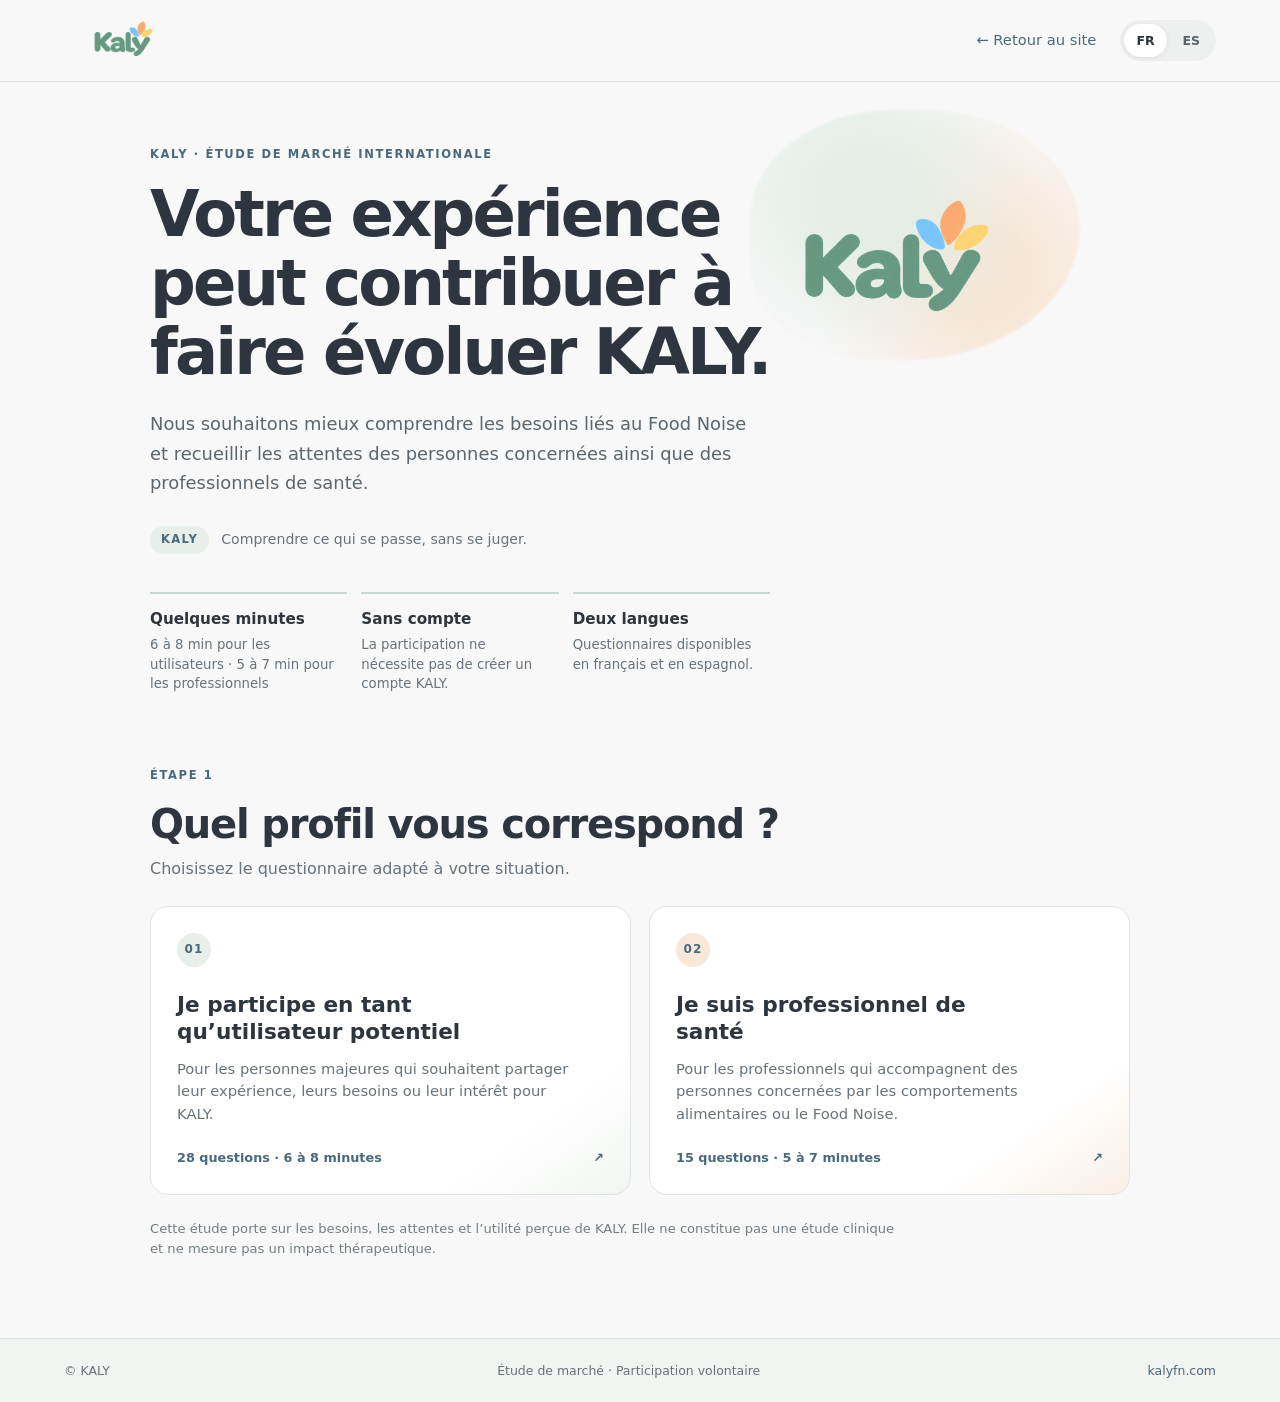
==== commit 33e7df11: "Add files via upload" ====
--- a/study/index.html
+++ b/study/index.html
@@ -7,7 +7,7 @@
   <meta name="description" content="Participez à l’étude de marché internationale de KALY. Deux questionnaires : utilisateurs potentiels et professionnels de santé.">
   <title>Étude de marché — KALY</title>
   <link rel="icon" type="image/png" href="../assets/kaly_icon.png">
-  <link rel="stylesheet" href="study.css?v=2">
+  <link rel="stylesheet" href="study.css?v=3">
   <script defer src="study.js?v=2"></script>
 </head>
 <body>
@@ -25,6 +25,7 @@
 
   <main id="main" class="wrap">
     <section class="intro" id="intro">
+      <img class="intro-mascot" src="../assets/KALY_LOGOOK.png" alt="Mascotte principale KALY" fetchpriority="high">
       <p class="eyebrow" data-t="eyebrow">KALY · ÉTUDE DE MARCHÉ INTERNATIONALE</p>
       <h1 data-t="title">Votre expérience peut contribuer à faire évoluer KALY.</h1>
       <p class="lead" data-t="lead">Nous souhaitons mieux comprendre les besoins liés au Food Noise et recueillir les attentes des personnes concernées ainsi que des professionnels de santé.</p>
@@ -90,4 +91,4 @@
     <a href="../">kalyfn.com</a>
   </footer>
 </body>
-</html>+</html>
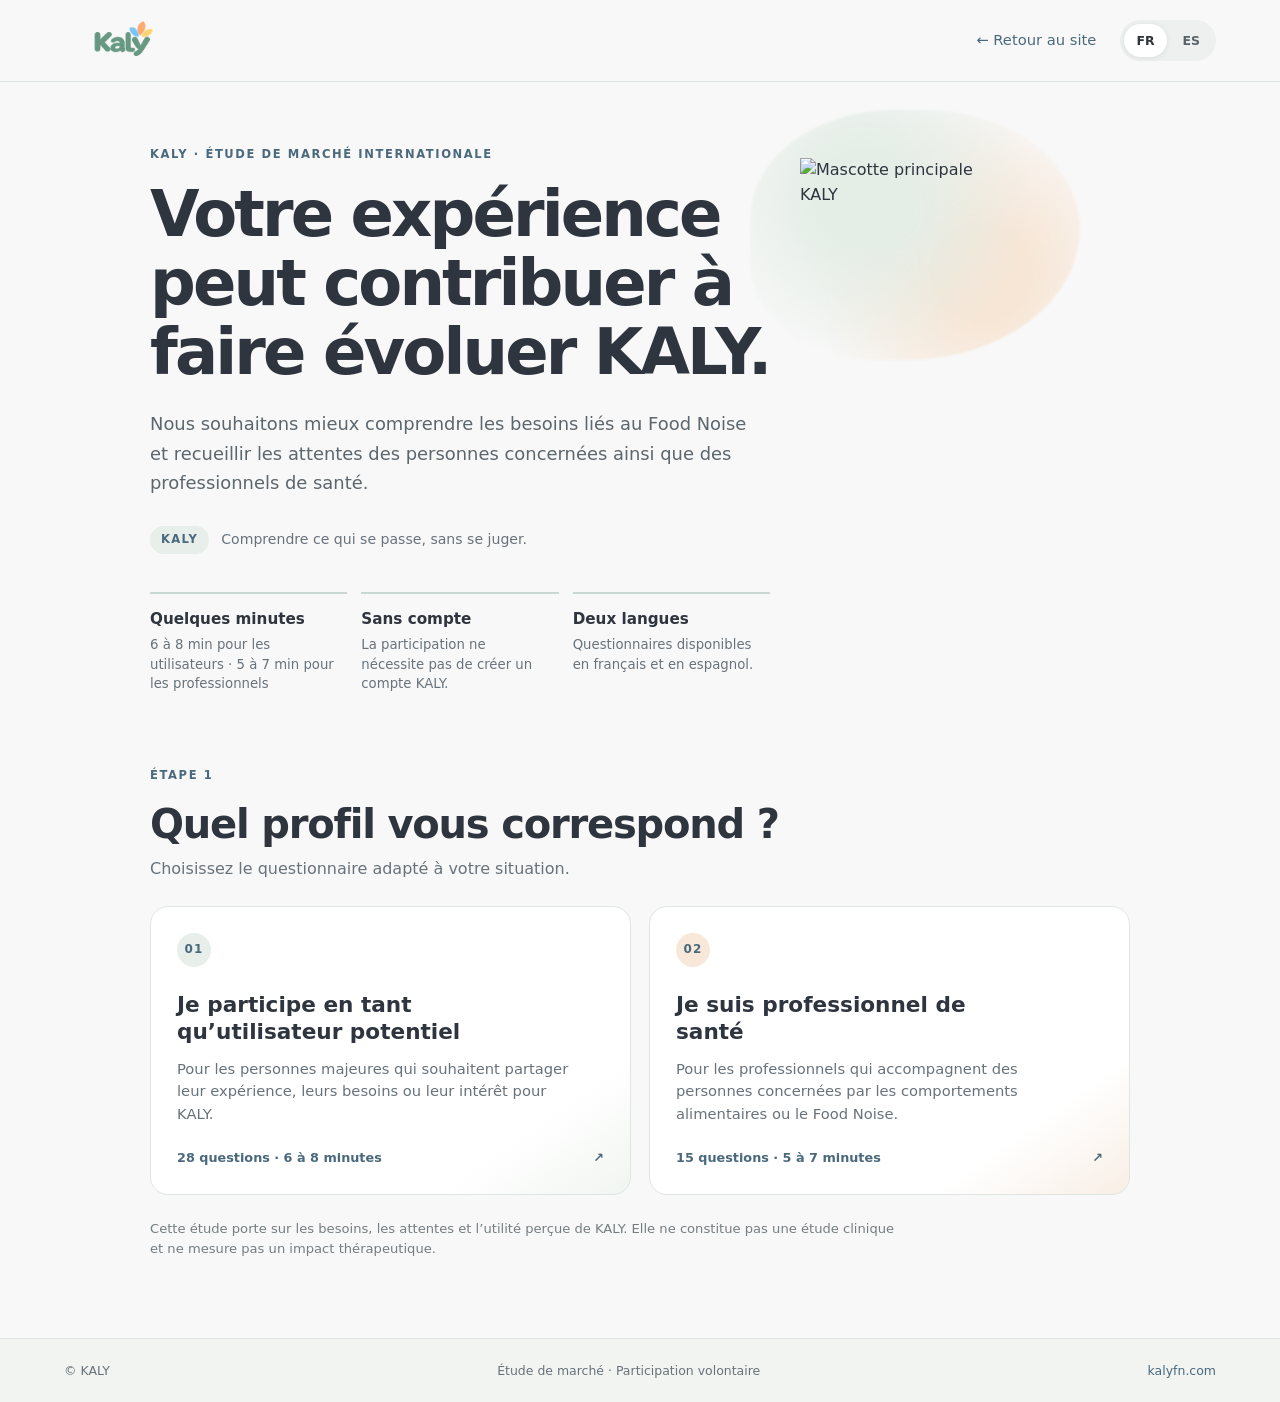
==== commit e121786c: "Update intro image and section title in index.html" ====
--- a/study/index.html
+++ b/study/index.html
@@ -25,8 +25,8 @@
 
   <main id="main" class="wrap">
     <section class="intro" id="intro">
-      <img class="intro-mascot" src="../assets/KALY_LOGOOK.png" alt="Mascotte principale KALY" fetchpriority="high">
-      <p class="eyebrow" data-t="eyebrow">KALY · ÉTUDE DE MARCHÉ INTERNATIONALE</p>
+      <img class="intro-mascot" src="../assets/KALY_rond_transp_lunettes.png" alt="Mascotte principale KALY" fetchpriority="high">
+      <p class="eyebrow" data-t="eyebrow">KALY · ÉTUDE DE MARCHÉ</p>
       <h1 data-t="title">Votre expérience peut contribuer à faire évoluer KALY.</h1>
       <p class="lead" data-t="lead">Nous souhaitons mieux comprendre les besoins liés au Food Noise et recueillir les attentes des personnes concernées ainsi que des professionnels de santé.</p>
       <div class="intro-brandline"><span class="brand-mark">KALY</span><span data-t="brandLine">Comprendre ce qui se passe, sans se juger.</span></div>
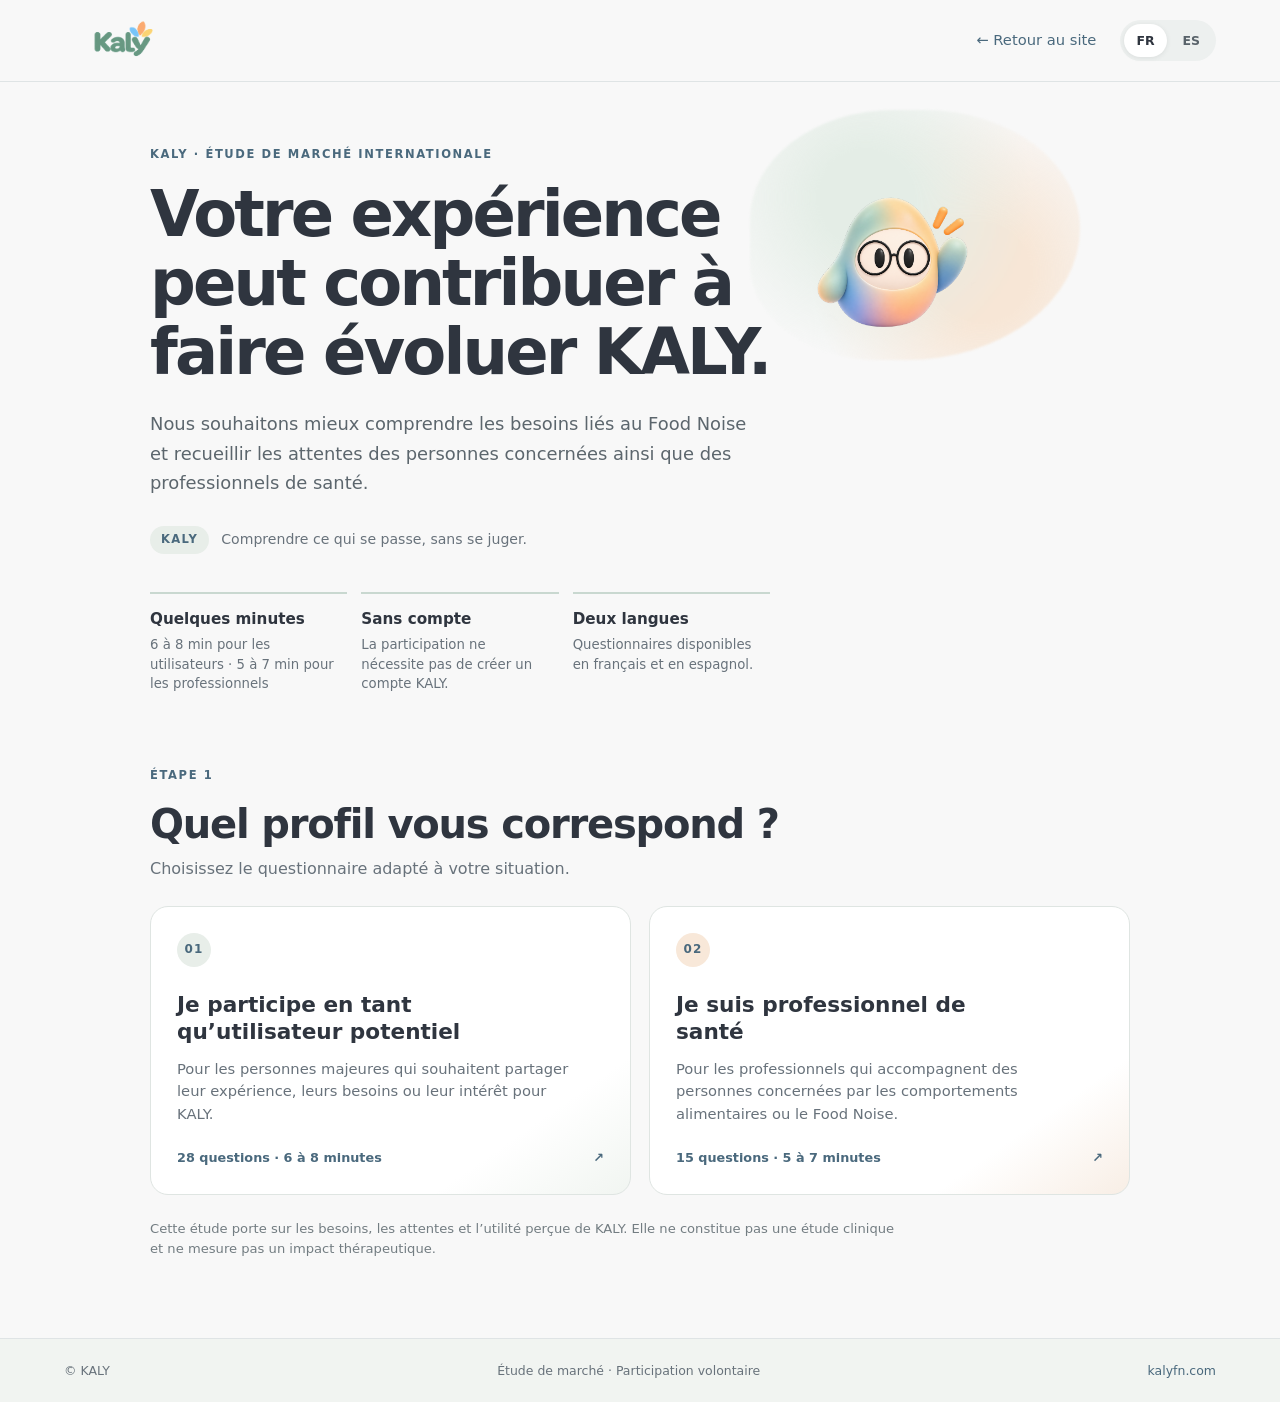
==== commit 42b1e9c4: "Update eyebrow text for international market study" ====
--- a/study/index.html
+++ b/study/index.html
@@ -26,7 +26,7 @@
   <main id="main" class="wrap">
     <section class="intro" id="intro">
       <img class="intro-mascot" src="../assets/KALY_rond_transp_lunettes.png" alt="Mascotte principale KALY" fetchpriority="high">
-      <p class="eyebrow" data-t="eyebrow">KALY · ÉTUDE DE MARCHÉ</p>
+      <p class="eyebrow" data-t="eyebrow">KALY · ÉTUDE DE MARCHÉ INTERNATIONAL</p>
       <h1 data-t="title">Votre expérience peut contribuer à faire évoluer KALY.</h1>
       <p class="lead" data-t="lead">Nous souhaitons mieux comprendre les besoins liés au Food Noise et recueillir les attentes des personnes concernées ainsi que des professionnels de santé.</p>
       <div class="intro-brandline"><span class="brand-mark">KALY</span><span data-t="brandLine">Comprendre ce qui se passe, sans se juger.</span></div>
